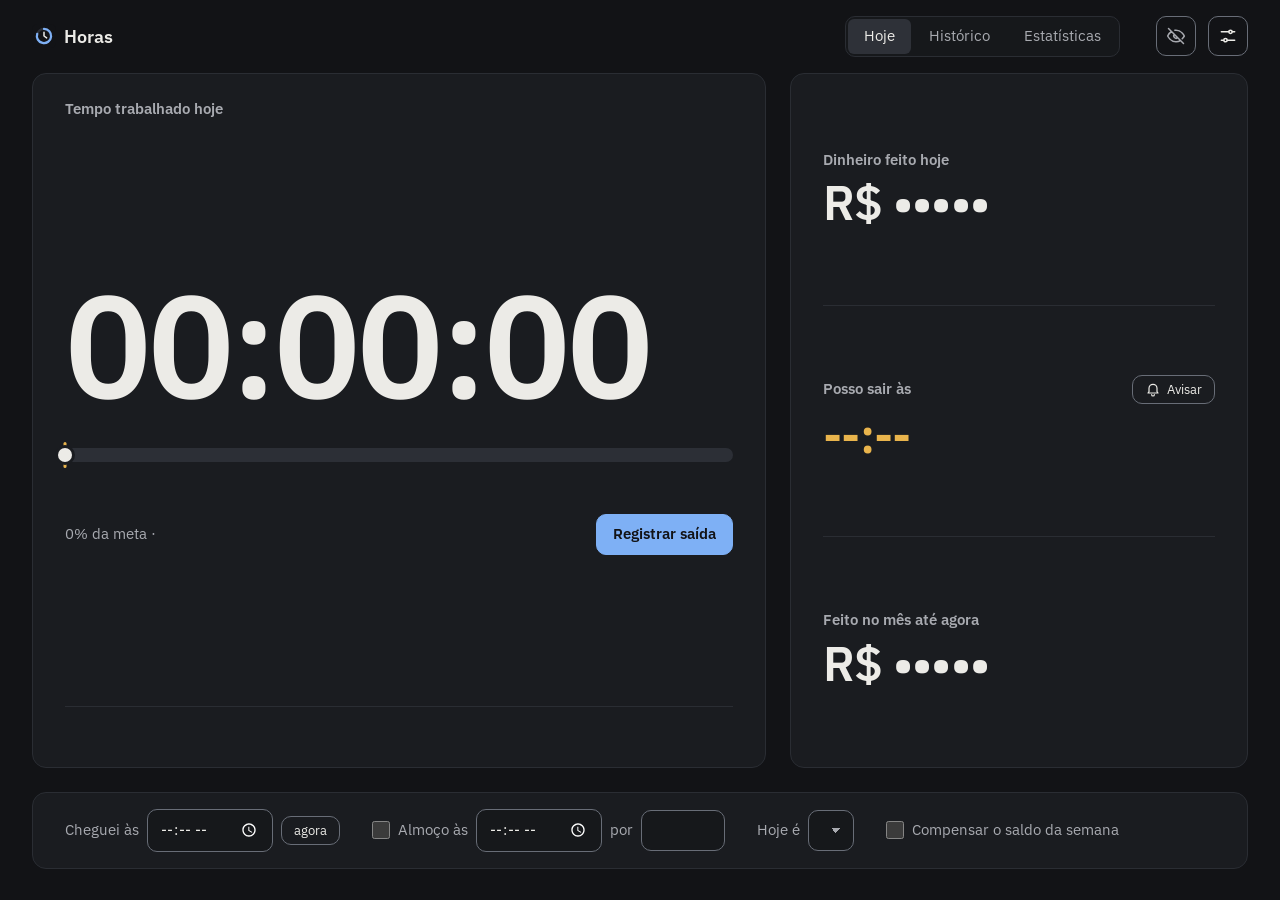
==== pagina/index.html @ cb9bb6fa "refactor: move the page files into pagina/" ====
<!doctype html>
<html lang="pt-br" data-tema="escuro">
<head>
<meta charset="utf-8">
<meta name="viewport" content="width=device-width, initial-scale=1">
<meta name="description" content="Horas trabalhadas, saldo da semana e bolsa do mês">
<meta name="theme-color" content="#121316">
<title data-t="app">Horas</title>
<link rel="icon" href="/icone.svg" type="image/svg+xml" id="favicon">
<link rel="manifest" href="/manifest.webmanifest">
<link rel="preload" href="/fontes/plex-sans-latin-400.woff2" as="font" type="font/woff2" crossorigin>
<link rel="preload" href="/fontes/plex-sans-latin-600.woff2" as="font" type="font/woff2" crossorigin>
<link rel="stylesheet" href="/estilo.css">
<script src="/inicio.js"></script>
<link rel="modulepreload" href="/idiomas/pt.js">
<link rel="modulepreload" href="/calculo.js">
<link rel="modulepreload" href="/feriados.js">
<link rel="modulepreload" href="/graficos.js">
<script type="module" src="/app.js"></script>
</head>
<body>
<header class="barra">
  <div class="marca">
    <h1><img src="/icone.svg" alt=""><span data-t="app">Horas</span></h1>
    <span id="hojeData"></span>
  </div>
  <nav aria-label="Telas" data-t-aria="telas">
    <button id="btnHoje" aria-current="page" data-t="hoje">Hoje</button>
    <button id="btnHistorico" data-t="historico">Histórico</button>
    <button id="btnEstatisticas" data-t="estatisticas">Estatísticas</button>
  </nav>
  <div class="direita">
    <span id="estado" role="status"></span>
    <button class="botao icone" id="btnOcultar" aria-pressed="true" aria-label="Ocultar valores" title="Mostrar ou ocultar os valores em dinheiro" data-t-title="mostrarOcultarDica">
      <svg class="ic olho-aberto" viewBox="0 0 24 24" aria-hidden="true"><path d="M2 12s3.6-7 10-7 10 7 10 7-3.6 7-10 7S2 12 2 12Z"/><circle cx="12" cy="12" r="3"/></svg>
      <svg class="ic olho-fechado" viewBox="0 0 24 24" aria-hidden="true"><path d="M10.6 5.1A10 10 0 0 1 12 5c6.4 0 10 7 10 7a17 17 0 0 1-2.6 3.4M6.6 6.6C3.7 8.4 2 12 2 12s3.6 7 10 7a9.7 9.7 0 0 0 5.4-1.6M9.9 9.9a3 3 0 0 0 4.2 4.2M3 3l18 18"/></svg>
    </button>
    <button class="botao icone" id="btnAjustes" aria-label="Ajustes" title="Ajustes" data-t-aria="ajustes" data-t-title="ajustes">
      <svg class="ic" viewBox="0 0 24 24" aria-hidden="true"><path d="M4 7h9M17 7h3M4 17h3M11 17h9"/><circle cx="15" cy="7" r="2"/><circle cx="9" cy="17" r="2"/></svg>
    </button>
  </div>
</header>

<main>
<section class="tela hoje" id="telaHoje" aria-label="Hoje" data-t-aria="hoje">
  <div class="card relogio">
    <div class="topo">
      <h2 class="rotulo" data-t="tempoHoje">Tempo trabalhado hoje</h2>
      <span class="selo" id="seloTipo" hidden></span>
    </div>
    <div class="num" id="tempo">00:00:00</div>
    <div class="linha" id="linhaDia" aria-hidden="true">
      <div class="trilho"><span class="feito" id="ldFeito"></span><span class="almoco" id="ldAlmoco"></span></div>
      <span class="alvo-saida" id="ldSaida"></span>
      <span class="agora" id="ldAgora"></span>
      <div class="escala"><span id="ldIni"></span><span id="ldAlmocoRot"></span><span id="ldFim"></span></div>
    </div>
    <div class="rodape">
      <span><span id="pct">0% da meta</span> · <span id="info"></span></span>
      <button class="botao primario" id="btnSaida">Registrar saída</button>
    </div>
    <div class="semana-dias" id="semanaDias" aria-label="Esta semana" data-t-aria="estaSemana"></div>
    <div class="ritmo" id="ritmo"><span id="ritmoSemana"></span><span id="ritmoMes"></span></div>
  </div>

  <div class="card numeros">
    <div class="numero">
      <h2 class="rotulo" data-t="dinheiroHoje">Dinheiro feito hoje</h2>
      <div class="big num" id="dinheiro">R$ •••••</div>
    </div>
    <div class="numero">
      <div class="topo">
        <h2 class="rotulo" data-t="possoSair">Posso sair às</h2>
        <button class="botao pequeno" id="btnAviso" aria-pressed="false" title="Notificação quando der a hora de sair" data-t-title="avisarDica">
          <svg class="ic" viewBox="0 0 24 24" aria-hidden="true"><path d="M6 16v-5a6 6 0 0 1 12 0v5l1.5 2h-15Z"/><path d="M10 20.5a2 2 0 0 0 4 0"/></svg>
          <span data-t="avisar">Avisar</span>
        </button>
      </div>
      <div class="big num" id="saida">--:--</div>
      <div class="sub" id="infoSaida"></div>
    </div>
    <div class="numero">
      <h2 class="rotulo" data-t="feitoMes">Feito no mês até agora</h2>
      <div class="big num" id="mes">R$ •••••</div>
      <div class="sub" id="infoMes"></div>
    </div>
  </div>

  <div class="card campos-hoje">
    <p class="pendencia" id="pendencia" hidden><span id="pendenciaTexto"></span> <button class="botao pequeno" id="btnPendencia" data-t="preencher">Preencher</button></p>
    <span class="grupo">
      <label><span data-t="chegueiAs">Cheguei às</span> <input id="entrada" type="time"></label>
      <button class="botao pequeno" id="btnAgora" title="Chegada na hora de agora" data-t-title="agoraDica" data-t="agora">agora</button>
    </span>
    <span class="grupo">
      <label><input id="temAlmoco" type="checkbox"> <span data-t="almocoAs">Almoço às</span></label>
      <input id="almoco" type="time" aria-label="Início do almoço" data-t-aria="inicioAlmoco">
      <label><span data-t="por">por</span> <input id="almocoHoras" type="text" autocomplete="off" spellcheck="false" aria-label="Duração do almoço" title="Ex.: 1h, 35min, 1h30, 1,5" data-t-aria="duracaoAlmoco" data-t-title="exemploDuracao"></label>
    </span>
    <label><span data-t="hojeEh">Hoje é</span> <select id="tipoHoje"></select></label>
    <label><input id="temExtra" type="checkbox"> <span data-t="compensarSaldo">Compensar o saldo da semana</span></label>
  </div>
</section>

<section class="tela" id="telaHistorico" aria-label="Histórico" data-t-aria="historico" hidden>
  <div class="card historico">
    <div class="topo">
      <div class="mesNav">
        <button class="botao icone" id="mesAnterior" aria-label="Mês anterior" data-t-aria="mesAnterior">
          <svg class="ic" viewBox="0 0 24 24" aria-hidden="true"><path d="M15 6l-6 6 6 6"/></svg>
        </button>
        <h2 id="tituloMes"></h2>
        <button class="botao icone" id="mesSeguinte" aria-label="Próximo mês" data-t-aria="mesSeguinte">
          <svg class="ic" viewBox="0 0 24 24" aria-hidden="true"><path d="M9 6l6 6-6 6"/></svg>
        </button>
      </div>
      <div id="resumo"></div>
      <div class="acoes">
        <button class="botao" id="btnCsv" data-t="baixarCsv">Baixar CSV</button>
        <button class="botao" id="btnRelatorio" data-t="relatorio">Relatório para imprimir</button>
      </div>
    </div>
    <div class="tabela">
      <table>
        <thead><tr><th data-t="colDia">Dia</th><th data-t="colTipo">Tipo</th><th data-t="colChegada">Chegada</th><th data-t="colAlmoco">Almoço</th><th data-t="colDuracao">Duração</th><th data-t="colSaida">Saída</th><th data-t="colTrabalhado">Trabalhado</th><th data-t="colValeu">Valeu</th><th id="colPorHora">R$/h</th><th class="acao"><span hidden data-t="apagar">Apagar</span></th></tr></thead>
        <tbody id="linhas"></tbody>
      </table>
    </div>
  </div>
</section>

<section class="tela estatisticas" id="telaEstatisticas" aria-label="Estatísticas" data-t-aria="estatisticas" hidden>
  <div class="filtros" role="group" aria-label="Período" data-t-aria="periodo">
    <span class="rotulo" data-t="periodo">Período</span>
    <div class="segmentos">
      <button class="chip" data-semanas="4" aria-pressed="false" data-t="semanas" data-t-arg="4">4 semanas</button>
      <button class="chip" data-semanas="12" aria-pressed="true" data-t="semanas" data-t-arg="12">12 semanas</button>
      <button class="chip" data-semanas="26" aria-pressed="false" data-t="semanas" data-t-arg="26">26 semanas</button>
      <button class="chip" data-semanas="0" aria-pressed="false" data-t="tudo">Tudo</button>
    </div>
    <span class="sub" id="periodoNota"></span>
  </div>
  <div class="kpis" id="kpis"></div>
  <div class="graficos">
    <figure class="card grafico" id="gSemanas">
      <figcaption>
        <div>
          <h2 data-t="horasPorSemana">Horas por semana</h2>
          <div class="legenda-graf"><span class="chave" data-t="trabalhadoLegenda">Trabalhado</span><span class="chave traco" data-t="metaLegenda">Meta</span></div>
        </div>
        <button class="botao terciario" data-tabela>Ver tabela</button>
      </figcaption>
      <div class="area"></div>
    </figure>
    <figure class="card grafico" id="gSaldo">
      <figcaption>
        <div>
          <h2 data-t="saldoAcumulado">Saldo acumulado</h2>
          <p class="sub" data-t="saldoAcumuladoSub">Soma do saldo semana a semana desde o começo do período</p>
        </div>
        <button class="botao terciario" data-tabela>Ver tabela</button>
      </figcaption>
      <div class="area"></div>
    </figure>
    <figure class="card grafico largo" id="gDias">
      <figcaption>
        <div>
          <h2 data-t="expedienteDia">Expediente dia a dia</h2>
          <p class="sub" data-t="expedienteSub">Da chegada à saída; o vão é o almoço. Linhas: chegada e saída médias</p>
        </div>
        <button class="botao terciario" data-tabela>Ver tabela</button>
      </figcaption>
      <div class="area"></div>
    </figure>
  </div>
  <div class="dica" id="dica" role="tooltip" hidden></div>
</section>
</main>

<dialog id="ajustes" aria-labelledby="ajustesTitulo">
  <form method="dialog">
    <h2 id="ajustesTitulo" data-t="ajustes">Ajustes</h2>
    <label><span data-t="horasSemana">Horas por semana</span> <input id="horasSemana" type="number" min="1" max="60" step="0.5"></label>
    <label><span data-t="bolsaMensal">Bolsa mensal</span> <input id="salario" type="number" min="0" step="0.01"></label>
    <label><span data-t="moedaBolsa">Moeda da bolsa</span> <select id="moedaBolsa"></select></label>
    <label><span data-t="moeda">Mostrar em</span> <select id="moeda"></select></label>
    <p class="nota" id="cambioInfo" role="status"></p>
    <label><span data-t="nomeRelatorio">Nome no relatório</span> <input id="nome" type="text" autocomplete="name"></label>
    <label><span data-t="idioma">Idioma</span> <select id="idioma"></select></label>
    <label><span data-t="tema">Tema</span>
      <select id="tema">
        <option value="escuro" data-t="temaEscuro">Escuro</option>
        <option value="claro" data-t="temaClaro">Claro</option>
        <option value="auto" data-t="temaAuto">Igual ao sistema</option>
      </select>
    </label>
    <label><span data-t="cores">Cores</span>
      <select id="cores">
        <option value="padrao" data-t="coresPadrao">Padrão</option>
        <option value="daltonismo" data-t="coresDaltonismo">Para daltonismo</option>
      </select>
    </label>
    <fieldset>
      <legend data-t="feriadosExtras">Feriados extras</legend>
      <p class="nota" data-t="feriadosExtrasNota">Valem por cima dos nacionais: feriado da cidade, recesso, ou um dia que vira de trabalho.</p>
      <div class="extras" id="extras"></div>
      <div class="acoes"><button type="button" class="botao pequeno" id="btnExtra" data-t="adicionar">Adicionar</button></div>
    </fieldset>
    <fieldset>
      <legend data-t="backups">Backups</legend>
      <p class="nota" data-t="backupsNota">Tudo fica em horas/registro.json. Antes da primeira gravação de cada dia, o servidor guarda uma cópia em horas/backups/ (do último ano).</p>
      <label><span data-t="voltarAo">Voltar ao começo de</span> <select id="backupData"></select></label>
      <p class="nota" id="backupInfo" role="status"></p>
      <div class="acoes"><button type="button" class="botao" id="btnRestaurar" data-t="restaurar" disabled>Restaurar</button></div>
    </fieldset>
    <div class="acoes"><button class="botao primario" data-t="fechar">Fechar</button></div>
  </form>
</dialog>

<div class="toast" id="aviso" role="status" hidden></div>
<section class="relatorio" id="relatorio"></section>
</body>
</html>
---- estilo.css ----
/* IBM Plex Sans (OFL, fontes/OFL.txt): algarismos tabulares de verdade e
   cara de instrumento, que combina com um relógio de ponto. Só o latim, que
   é o que o português e o inglês usam. */
@font-face {
  font-family: "IBM Plex Sans";
  font-weight: 400;
  font-display: swap;
  src: url("/fontes/plex-sans-latin-400.woff2") format("woff2");
  unicode-range: U+0000-00FF, U+0131, U+0152-0153, U+02BB-02BC, U+02C6, U+02DA, U+02DC, U+0304, U+0308, U+0329, U+2000-206F, U+20AC, U+2122, U+2191, U+2193, U+2212, U+2215, U+FEFF, U+FFFD;
}
@font-face {
  font-family: "IBM Plex Sans";
  font-weight: 600;
  font-display: swap;
  src: url("/fontes/plex-sans-latin-600.woff2") format("woff2");
  unicode-range: U+0000-00FF, U+0131, U+0152-0153, U+02BB-02BC, U+02C6, U+02DA, U+02DC, U+0304, U+0308, U+0329, U+2000-206F, U+20AC, U+2122, U+2191, U+2193, U+2212, U+2215, U+FEFF, U+FFFD;
}

/* Tema escuro é o padrão; o claro vem por escolha nos ajustes ou pelo
   sistema, no modo automático. Neutros grafite puxados para o quente, um
   acento só (azul, para o que se clica) e cor de dado só com significado:
   verde e vermelho para o sinal do saldo, âmbar para a hora de sair. */
:root {
  color-scheme: dark;
  --fundo: #121316;
  --fundo-2: #16181b;
  --superficie: #1a1c20;
  --segmento: #16181b;
  --selecionado: #2e3138;
  --borda: #2a2d33;
  --borda-campo: #686d77;
  --trilho: #2c2f36;
  --texto: #ecebe7;
  --texto-2: #a8aab0;
  --apagado: #8b8e95;
  --verde: #5cc58f;
  --ambar: #e9b44c;
  --azul: #7eb0f5;
  --vermelho: #f08473;
  --sobre-azul: #121316;
  --serie: #5b93e0;
  --grade: #25282d;
  --eixo: #686d77;
  --almoco: #7a7f88;
  --sombra-1: none;
  --sombra-2: 0 12px 32px rgb(0 0 0 / 0.4);
}
:root[data-tema="claro"] {
  color-scheme: light;
  --fundo: #f4f3f0;
  --fundo-2: #f8f7f5;
  --superficie: #ffffff;
  --segmento: #e9e7e2;
  --selecionado: #ffffff;
  --borda: #dddbd6;
  --borda-campo: #82858c;
  --trilho: #e2e0db;
  --texto: #1b1c1f;
  --texto-2: #55585f;
  --apagado: #6a6d74;
  --verde: #1b7a48;
  --ambar: #8a5a00;
  --azul: #1f5fc4;
  --vermelho: #b3261e;
  --sobre-azul: #ffffff;
  --serie: #2f6bd0;
  --grade: #e6e4df;
  --eixo: #82858c;
  --almoco: #9a9da3;
  --sombra-1: 0 1px 2px rgb(27 28 31 / 0.06), 0 2px 8px rgb(27 28 31 / 0.04);
  --sombra-2: 0 12px 32px rgb(27 28 31 / 0.16);
}
@media (prefers-color-scheme: light) {
  :root[data-tema="auto"] {
    color-scheme: light;
    --fundo: #f4f3f0;
    --fundo-2: #f8f7f5;
    --superficie: #ffffff;
    --segmento: #e9e7e2;
    --selecionado: #ffffff;
    --borda: #dddbd6;
    --borda-campo: #82858c;
    --trilho: #e2e0db;
    --texto: #1b1c1f;
    --texto-2: #55585f;
    --apagado: #6a6d74;
    --verde: #1b7a48;
    --ambar: #8a5a00;
    --azul: #1f5fc4;
    --vermelho: #b3261e;
    --sobre-azul: #ffffff;
    --serie: #2f6bd0;
    --grade: #e6e4df;
    --eixo: #82858c;
    --almoco: #9a9da3;
    --sombra-1: 0 1px 2px rgb(27 28 31 / 0.06), 0 2px 8px rgb(27 28 31 / 0.04);
    --sombra-2: 0 12px 32px rgb(27 28 31 / 0.16);
  }
}

/* Modo daltonismo (Okabe–Ito): saldo positivo azul e negativo laranja no
   lugar de verde e vermelho, que somem juntos na deuteranopia. Escolhidas
   para contraste AA, também com o filtro de luz azul. */
:root[data-cores="daltonismo"] {
  --verde: #56b4e9;
  --vermelho: #e69f00;
  --ambar: #f0e442;
  --azul: #cc79a7;
}
:root[data-cores="daltonismo"][data-tema="claro"] {
  --verde: #0072b2;
  --vermelho: #a84b00;
  --ambar: #6a3d9a;
  --azul: #00695c;
  --sobre-azul: #ffffff;
}
@media (prefers-color-scheme: light) {
  :root[data-cores="daltonismo"][data-tema="auto"] {
    --verde: #0072b2;
    --vermelho: #a84b00;
    --ambar: #6a3d9a;
    --azul: #00695c;
    --sobre-azul: #ffffff;
  }
}

/* Escala: texto 13/15/18/24/32/48 (e o relógio), pesos 400 e 600, espaços de
   4 em 4, raios 6 (miúdos), 10 (controles) e 14 (cartões) */
* { box-sizing: border-box; }
/* Até o app pôr os textos no idioma escolhido (inicio.js liga). Se o app
   não carregar, a página aparece assim mesmo depois de um segundo e meio. */
.traduzindo body { visibility: hidden; animation: aparecer 0s 1.5s forwards; }
@keyframes aparecer { to { visibility: visible; } }
[hidden] { display: none !important; }
html { background: var(--fundo); }
body {
  margin: 0;
  height: 100dvh;
  display: flex;
  flex-direction: column;
  font: 15px/1.5 "IBM Plex Sans", system-ui, -apple-system, "Segoe UI", Roboto, sans-serif;
  color: var(--texto);
  background: var(--fundo);
  -webkit-font-smoothing: antialiased;
}
h1, h2, p { margin: 0; }
.rotulo { color: var(--texto-2); font-size: 15px; font-weight: 600; }
.num { font-variant-numeric: tabular-nums; }
.apagado { color: var(--apagado); }
.pos { color: var(--verde); }
.neg { color: var(--vermelho); }
:focus-visible { outline: 2px solid var(--azul); outline-offset: 2px; }
.ic { width: 20px; height: 20px; flex-shrink: 0; fill: none; stroke: currentColor; stroke-width: 1.8; stroke-linecap: round; stroke-linejoin: round; }

.card {
  background: var(--superficie);
  border: 1px solid var(--borda);
  border-radius: 14px;
  padding: 24px 32px;
  box-shadow: var(--sombra-1);
  /* O relógio muda o texto todo segundo: o layout fica preso no cartão */
  contain: layout style;
}

.botao {
  display: inline-flex;
  align-items: center;
  justify-content: center;
  gap: 8px;
  background: transparent;
  color: var(--texto);
  border: 1px solid var(--borda-campo);
  border-radius: 10px;
  padding: 8px 16px;
  font: inherit;
  font-size: 15px;
  cursor: pointer;
  transition: border-color 0.15s, background-color 0.15s, color 0.15s;
}
.botao:hover:not(:disabled) { border-color: var(--azul); }
.botao:active:not(:disabled) { background: var(--fundo-2); }
.botao:disabled { opacity: 0.4; cursor: default; }
.botao.primario { background: var(--azul); border-color: var(--azul); color: var(--sobre-azul); font-weight: 600; }
.botao.primario:hover { filter: brightness(1.08); }
.botao.primario:active:not(:disabled) { background: var(--azul); filter: brightness(0.94); }
/* Ação de canto (ver tabela): só texto, para não brigar com o gráfico */
.botao.terciario { border-color: transparent; color: var(--texto-2); padding-inline: 8px; white-space: nowrap; }
.botao.terciario:hover:not(:disabled) { border-color: transparent; color: var(--texto); text-decoration: underline; text-underline-offset: 3px; }
.botao.icone { width: 40px; height: 40px; padding: 0; }
.botao.pequeno { padding: 4px 12px; font-size: 13px; gap: 6px; }
.botao.pequeno .ic { width: 16px; height: 16px; }
.botao[aria-pressed="true"] { border-color: var(--azul); color: var(--azul); }
#btnOcultar[aria-pressed] { border-color: var(--borda-campo); color: var(--texto-2); }
#btnOcultar[aria-pressed="true"] .olho-aberto, #btnOcultar[aria-pressed="false"] .olho-fechado { display: none; }

input[type=number], input[type=time], input[type=date], input[type=text], select {
  background: var(--fundo-2);
  color: var(--texto);
  border: 1px solid var(--borda-campo);
  border-radius: 10px;
  padding: 8px 12px;
  font: inherit;
  font-variant-numeric: tabular-nums;
}
input[type=number], #almocoHoras { width: 84px; }
/* Tracejado e mais grosso: o erro se vê sem depender da cor */
input[aria-invalid="true"] { border-color: var(--vermelho); border-style: dashed; border-width: 2px; }
/* Seta própria: a do sistema muda de tamanho e estilo entre navegadores */
select {
  appearance: none;
  padding-inline-end: 32px;
  background-image: linear-gradient(45deg, transparent 50%, var(--texto-2) 50%), linear-gradient(135deg, var(--texto-2) 50%, transparent 50%);
  background-position: right 17px center, right 12px center;
  background-size: 5px 5px;
  background-repeat: no-repeat;
}
input:disabled, select:disabled { opacity: 0.45; }
input[type=checkbox] { accent-color: var(--azul); width: 18px; height: 18px; margin: 0; }
label { display: inline-flex; align-items: center; gap: 8px; color: var(--texto-2); font-size: 15px; }

/* Seletor de telas e de período: o mesmo controle segmentado */
nav, .segmentos {
  display: flex;
  gap: 2px;
  padding: 2px;
  background: var(--segmento);
  border: 1px solid var(--borda);
  border-radius: 10px;
}
nav button, .segmentos button {
  background: none;
  border: 0;
  color: var(--texto-2);
  padding: 6px 16px;
  border-radius: 6px;
  font: inherit;
  font-size: 15px;
  white-space: nowrap;
  cursor: pointer;
  transition: background-color 0.15s, color 0.15s;
}
nav button:hover, .segmentos button:hover { color: var(--texto); background: color-mix(in srgb, var(--selecionado) 50%, transparent); }
nav button[aria-current="page"], .segmentos button[aria-pressed="true"] { background: var(--selecionado); color: var(--texto); box-shadow: var(--sombra-1); }

/* ------------------------------------------------------------ topo */
.barra {
  display: flex;
  align-items: center;
  gap: 16px 24px;
  flex-wrap: wrap;
  padding: 16px 32px;
}
.marca { display: flex; align-items: baseline; gap: 12px; margin-inline-end: auto; }
.marca h1 { font-size: 18px; font-weight: 600; display: flex; align-items: center; gap: 8px; align-self: center; }
.marca h1 img { width: 24px; height: 24px; }
#hojeData { color: var(--texto-2); font-size: 15px; }
.direita { display: flex; align-items: center; gap: 12px; }
#estado { font-size: 13px; color: var(--apagado); display: inline-flex; align-items: center; gap: 8px; }
/* O ponto só aparece quando há o que avisar (sem conexão) */
#estado.off { color: var(--ambar); }
#estado.off::before { content: ""; width: 8px; height: 8px; border-radius: 50%; background: currentColor; }

main { flex: 1; min-height: 0; padding: 0 32px 32px; display: flex; flex-direction: column; }
.tela { flex: 1; min-height: 0; }

/* ------------------------------------------------------------ hoje */
.tela.hoje {
  display: grid;
  grid-template-columns: 1.6fr 1fr;
  grid-template-rows: 1fr auto;
  grid-template-areas: "relogio numeros" "campos campos";
  gap: 24px;
}
/* O relógio se mede pelo cartão (cqi): na tela estreita ele vazava para o lado */
.relogio { grid-area: relogio; display: flex; flex-direction: column; gap: 24px; container-type: inline-size; }
.relogio .topo { display: flex; align-items: center; justify-content: space-between; gap: 12px; flex-wrap: wrap; }
.selo { font-size: 13px; padding: 2px 8px; border-radius: 6px; background: var(--fundo-2); border: 1px solid var(--borda); color: var(--texto-2); }
#tempo {
  font-size: clamp(56px, min(16vh, 25cqi), 160px);
  font-weight: 600;
  line-height: 1;
  letter-spacing: -0.02em;
}
/* A sobra de altura se divide em duas: o relógio fica no meio do cartão e a
   semana desce para o pé */
#tempo, .semana-dias { margin-top: auto; }
.semana-dias { display: grid; grid-template-columns: repeat(5, 1fr); gap: 16px; padding-top: 24px; border-top: 1px solid var(--borda); }
.dia-sem { display: flex; flex-direction: column; gap: 4px; font-size: 13px; color: var(--texto-2); min-width: 0; }
.dia-sem b { font-size: 15px; color: var(--texto); font-weight: 600; font-variant-numeric: tabular-nums; }
.dia-sem.hoje .d { color: var(--azul); font-weight: 600; }
.dia-sem.fora b { color: var(--texto-2); font-weight: 400; }
.mini { height: 6px; border-radius: 3px; background: var(--trilho); overflow: hidden; }
.mini span { display: block; height: 100%; border-radius: 3px; background: var(--serie); }
.ritmo { display: flex; justify-content: space-between; gap: 4px 24px; flex-wrap: wrap; margin-top: -12px; color: var(--texto-2); }
.rodape { display: flex; justify-content: space-between; align-items: center; gap: 12px; flex-wrap: wrap; color: var(--texto-2); }

/* Linha do dia: chegada à esquerda, "pode sair" à direita, almoço no meio */
.linha { position: relative; padding: 8px 0 0; }
.trilho { position: relative; height: 14px; border-radius: 7px; background: var(--trilho); overflow: hidden; }
.feito {
  position: absolute;
  inset: 0 auto 0 0;
  background: var(--serie);
  border-radius: 7px;
  transition: width 0.6s;
}
.trilho .almoco {
  position: absolute;
  top: 0;
  bottom: 0;
  background: var(--almoco);
  box-shadow: 0 0 0 2px var(--superficie);
}
.linha .agora, .linha .alvo-saida { position: absolute; top: 8px; height: 14px; transform: translateX(-50%); transition: left 0.6s; }
.linha .agora {
  width: 14px;
  border-radius: 50%;
  background: var(--texto);
  box-shadow: 0 0 0 3px var(--superficie);
}
.linha .alvo-saida { top: 2px; height: 26px; width: 3px; border-radius: 2px; background: var(--ambar); }
.escala { position: relative; height: 20px; margin-top: 8px; font-size: 13px; color: var(--texto-2); font-variant-numeric: tabular-nums; }
.escala span { position: absolute; top: 0; white-space: nowrap; }
#ldIni { left: 0; }
#ldFim { right: 0; }
#ldAlmocoRot { transform: translateX(-50%); color: var(--apagado); }

/* Três números num cartão só, separados por linha: nenhum compete com o relógio */
.numeros { grid-area: numeros; display: grid; grid-template-rows: repeat(3, 1fr); min-height: 0; padding-block: 0; }
.numero { display: flex; flex-direction: column; justify-content: center; gap: 4px; padding-block: 24px; }
.numero + .numero { border-top: 1px solid var(--borda); }
.numero .topo { display: flex; justify-content: space-between; align-items: center; gap: 8px; }
.big { font-size: 48px; font-weight: 600; line-height: 1.15; letter-spacing: -0.015em; }
/* Âmbar é a cor da hora de sair, a mesma do marcador na linha do dia */
#saida { color: var(--ambar); }
.sub { color: var(--texto-2); font-size: 13px; }

.campos-hoje {
  grid-area: campos;
  display: flex;
  flex-wrap: wrap;
  align-items: center;
  gap: 12px 32px;
  padding-block: 16px;
}
.campos-hoje .grupo { display: inline-flex; align-items: center; gap: 8px; }
.pendencia { flex-basis: 100%; margin: 0; display: flex; align-items: center; gap: 12px; color: var(--ambar); font-size: 15px; }
.pendencia::before {
  content: "";
  width: 20px;
  height: 20px;
  flex-shrink: 0;
  background: currentColor;
  mask: url("data:image/svg+xml,%3Csvg xmlns='http://www.w3.org/2000/svg' viewBox='0 0 24 24' fill='none' stroke='black' stroke-width='1.8' stroke-linecap='round' stroke-linejoin='round'%3E%3Cpath d='M12 4 2.5 20h19Z'/%3E%3Cpath d='M12 10v4M12 17v.01'/%3E%3C/svg%3E") center / contain no-repeat;
}

/* ------------------------------------------------------------ histórico */
.historico { height: 100%; display: flex; flex-direction: column; gap: 16px; }
.historico .topo { display: flex; justify-content: space-between; align-items: center; gap: 12px 24px; flex-wrap: wrap; }
.mesNav { display: flex; align-items: center; gap: 8px; }
#tituloMes { font-size: 18px; font-weight: 600; min-width: 190px; text-align: center; }
#resumo { color: var(--texto-2); flex: 1; }
.acoes { display: flex; gap: 8px; flex-wrap: wrap; }
.tabela { flex: 1; min-height: 0; overflow: auto; scrollbar-gutter: stable; margin: 0 -8px; }
.tabela table { width: 100%; border-collapse: collapse; }
.tabela th, .tabela td { padding: 4px 8px; text-align: start; white-space: nowrap; }
.tabela thead th {
  position: sticky;
  top: 0;
  z-index: 1;
  background: var(--superficie);
  font-weight: 600;
  color: var(--texto-2);
  font-size: 13px;
  padding-block: 8px;
}
.tabela tbody th { font-weight: 400; }
/* A sobra de largura vai para a coluna do ×, na ponta direita */
.tabela .acao { width: 100%; text-align: end; }
/* Trabalhado, valeu e por hora: números pela direita, casa sob casa */
.tabela td.trab, .tabela td.trab ~ td, .tabela thead th:nth-child(n+7):nth-child(-n+9) { text-align: end; }
.tabela tbody td, .tabela tbody th { border-top: 1px solid var(--borda); }
.tabela td input, .tabela td select { padding-block: 4px; padding-inline-start: 8px; font-size: 15px; }
.tabela td input { padding-inline-end: 8px; }
.tabela td select { padding-inline-end: 26px; }
.tabela td input[type=time] { width: 112px; }
.tabela td input[type=number], .tabela td input[data-campo=almocoHoras] { width: 80px; }
/* Com mouse, os campos da tabela só mostram a caixa na linha em uso: a
   lista lê como tabela, não como formulário. No toque ficam sempre à vista. */
@media (hover: hover) {
  .tabela td input:not([aria-invalid="true"]), .tabela td select { border-color: transparent; background-color: transparent; }
  .tabela td select { background-size: 0 0; }
  .tabela td input[type=time]::-webkit-calendar-picker-indicator { opacity: 0; }
  .tabela tbody tr:hover :is(input:not([aria-invalid="true"]), select),
  .tabela td :is(input:not([aria-invalid="true"]), select):focus { border-color: var(--borda-campo); background-color: var(--fundo-2); }
  .tabela tbody tr:hover select, .tabela td select:focus { background-size: 5px 5px; }
  .tabela tbody tr:hover input[type=time]::-webkit-calendar-picker-indicator,
  .tabela td input[type=time]:focus::-webkit-calendar-picker-indicator { opacity: 1; }
}
.tabela tr.vazio th, .tabela tr.futuro th, .tabela tr.feriado th { color: var(--apagado); }
.tabela tr.hoje th { color: var(--azul); font-weight: 600; }
.tabela tr.semana td { background: var(--fundo-2); color: var(--texto-2); font-size: 13px; padding: 8px; }
.semanaLinha { display: flex; justify-content: space-between; gap: 16px; }
.x { background: none; border: none; color: var(--apagado); font-size: 20px; line-height: 1; padding: 2px 8px; border-radius: 6px; cursor: pointer; }
.x:hover { color: var(--vermelho); }

/* ------------------------------------------------------------ estatísticas */
/* Aqui rola a página inteira, não um painel: a barra de rolagem fica fora
   do conteúdo e as bordas continuam alinhadas com o topo */
body:has(#telaEstatisticas:not([hidden])) { height: auto; min-height: 100dvh; }
.estatisticas { display: flex; flex-direction: column; gap: 24px; }
.filtros { display: flex; align-items: center; gap: 12px; flex-wrap: wrap; }
.kpis {
  display: flex;
  flex-wrap: wrap;
  gap: 1px;
  background: var(--borda);
  border: 1px solid var(--borda);
  border-radius: 14px;
  overflow: hidden;
  box-shadow: var(--sombra-1);
}
/* O app.js monta cada número com .card; aqui ele vira uma célula da faixa,
   e o vão de 1px entre as células desenha as divisórias */
.kpis .kpi { flex: 1 1 170px; border: 0; border-radius: 0; box-shadow: none; padding: 16px 24px; display: flex; flex-direction: column; gap: 4px; }
.kpi .rotulo { font-size: 13px; }
.kpi strong { font-size: 24px; font-weight: 600; line-height: 1.25; font-variant-numeric: tabular-nums; }
.kpi > span { color: var(--texto-2); font-size: 13px; }
.graficos { display: grid; grid-template-columns: 1fr 1fr; gap: 24px; }
.graficos .largo { grid-column: 1 / -1; }
figure.grafico { margin: 0; display: flex; flex-direction: column; gap: 12px; min-width: 0; }
figure.grafico figcaption { display: flex; justify-content: space-between; align-items: flex-start; gap: 12px; }
figure.grafico h2 { font-size: 15px; font-weight: 600; }
figure.grafico .sub { margin-top: 2px; }
.legenda-graf { display: flex; gap: 16px; font-size: 13px; color: var(--texto-2); }
.chave { display: inline-flex; align-items: center; gap: 6px; }
.chave::before { content: ""; width: 10px; height: 10px; border-radius: 2px; background: var(--serie); }
.chave.traco::before { width: 14px; height: 2px; border-radius: 1px; background: var(--texto-2); }
.area { position: relative; min-height: 200px; }
.area svg { display: block; overflow: visible; }
.area .vazio { color: var(--apagado); padding: 40px 0; text-align: center; }
svg .barra { fill: var(--serie); }
/* A semana em andamento: mais clara e com contorno tracejado */
svg .barra.parcial { fill-opacity: 0.5; stroke: var(--serie); stroke-width: 1.5; stroke-dasharray: 3 2; }
svg .barra.ativo, svg .seg.ativo { filter: brightness(1.18); }
svg .meta { stroke: var(--texto-2); stroke-width: 2.5; stroke-linecap: round; }
svg .grade { stroke: var(--grade); stroke-width: 1; shape-rendering: crispEdges; }
svg .grade.base { stroke: var(--eixo); }
svg .eixo { fill: var(--apagado); font-size: 13px; font-variant-numeric: tabular-nums; }
svg .linha-serie { fill: none; stroke: var(--serie); stroke-width: 2.5; stroke-linejoin: round; stroke-linecap: round; }
svg .lavagem { fill: var(--serie); fill-opacity: 0.1; }
svg .ponto { fill: var(--serie); stroke: var(--superficie); stroke-width: 2; }
svg .rotulo-dado { fill: var(--texto); font-size: 13px; font-weight: 600; font-variant-numeric: tabular-nums; }
svg .seg { fill: var(--serie); }
svg .ref { stroke: var(--texto-2); stroke-width: 1.5; }
svg .ref-rot { fill: var(--texto-2); font-size: 13px; }
svg .foco { display: none; }
svg .foco.ativo { display: inline; }
svg .foco line { stroke: var(--eixo); stroke-width: 1; }
svg .alvo { fill: transparent; outline: none; cursor: default; }
svg .alvo:focus-visible { stroke: var(--azul); stroke-width: 2; }
.tabela-graf { overflow: auto; max-height: 320px; }
.tabela-graf table { width: 100%; border-collapse: collapse; font-size: 15px; font-variant-numeric: tabular-nums; }
.tabela-graf th, .tabela-graf td { text-align: start; padding: 4px 8px; border-top: 1px solid var(--borda); }
.tabela-graf thead th { color: var(--texto-2); font-weight: 600; border-top: 0; }
.dica {
  position: fixed;
  z-index: 10;
  pointer-events: none;
  background: var(--superficie);
  border: 1px solid var(--borda);
  border-radius: 10px;
  padding: 8px 12px;
  font-size: 13px;
  box-shadow: var(--sombra-2);
  min-width: 140px;
}
.dica .titulo { color: var(--texto-2); margin-bottom: 4px; }
.dica div { display: flex; align-items: center; gap: 8px; }
.dica b { font-weight: 600; font-variant-numeric: tabular-nums; }
.dica .tecla { width: 12px; height: 2px; border-radius: 1px; background: var(--serie); }
.dica .tecla.neutra { background: var(--texto-2); }
.dica .tecla.nada { background: none; }

/* ------------------------------------------------------------ diálogo e aviso */
dialog {
  border: 1px solid var(--borda);
  border-radius: 14px;
  background: var(--superficie);
  color: var(--texto);
  padding: 24px;
  width: min(480px, calc(100vw - 32px));
  max-height: calc(100dvh - 32px);
  overflow: auto;
  box-shadow: var(--sombra-2);
}
dialog::backdrop { background: rgb(10 10 12 / 0.55); backdrop-filter: blur(3px); }
dialog form { display: flex; flex-direction: column; gap: 16px; }
dialog h2 { font-size: 18px; font-weight: 600; }
dialog label { justify-content: space-between; }
/* Todos os campos com a mesma largura: a coluna da direita fica alinhada */
dialog label > select, dialog label > input:not([type=checkbox]) { width: var(--campo-ajuste); flex-shrink: 0; box-sizing: border-box; text-overflow: ellipsis; }
dialog form { --campo-ajuste: 240px; }
@media (max-width: 520px) { dialog form { --campo-ajuste: 170px; } }
dialog .nota { color: var(--texto-2); font-size: 13px; }
dialog fieldset { margin: 0; padding: 12px 16px 16px; border: 1px solid var(--borda); border-radius: 10px; display: flex; flex-direction: column; gap: 12px; }
dialog legend { padding: 0 6px; color: var(--texto-2); font-size: 13px; font-weight: 600; }
dialog .nota:empty { display: none; }
dialog .nota a { color: inherit; }
.extras { display: flex; flex-direction: column; gap: 8px; }
.extra { display: flex; flex-wrap: wrap; align-items: center; gap: 8px; }
.extra + .extra { border-top: 1px solid var(--borda); padding-top: 8px; }
/* Data e "todo ano" numa linha, nome e tipo na outra: o nome fica com a largura toda que sobra */
.extra .quebra { flex-basis: 100%; height: 0; }
dialog .extra input[type=text] { flex: 1; min-width: 160px; width: auto; }
dialog .extra select { flex-shrink: 0; }
.extra label { font-size: 13px; gap: 6px; }
dialog .acoes { justify-content: flex-end; }
/* Fechar fica sempre à vista, preso no pé do diálogo que rola */
dialog form > .acoes:last-child {
  position: sticky;
  bottom: -24px;
  margin: 0 -24px -24px;
  padding: 16px 24px;
  background: var(--superficie);
  border-top: 1px solid var(--borda);
}
.toast {
  position: fixed;
  left: 50%;
  bottom: 24px;
  transform: translateX(-50%);
  z-index: 20;
  display: flex;
  align-items: center;
  gap: 16px;
  background: var(--superficie);
  border: 1px solid var(--borda);
  border-radius: 10px;
  padding: 8px 8px 8px 16px;
  box-shadow: var(--sombra-2);
  font-size: 15px;
}

.relatorio { display: none; }

/* Tela estreita: uma coluna, com rolagem */
@media (max-width: 900px) {
  body { height: auto; min-height: 100dvh; }
  main { padding: 0 16px 16px; }
  .barra { padding: 12px 16px; }
  .card { padding: 24px 16px; }
  .tela.hoje { grid-template-columns: 1fr; grid-template-rows: none; grid-template-areas: "relogio" "numeros" "campos"; gap: 16px; }
  .numeros { grid-template-rows: none; padding-block: 0; }
  .numero { padding-block: 16px; }
  .big { font-size: 32px; }
  .campos-hoje { flex-direction: column; align-items: stretch; padding-block: 16px; }
  .campos-hoje > label, .campos-hoje .grupo { justify-content: space-between; }
  /* Caixa de marcar fica junto do texto dela, não na outra ponta */
  .campos-hoje > label:has(input[type=checkbox]) { justify-content: flex-start; }
  .campos-hoje .grupo:has(input[type=checkbox]) { flex-wrap: wrap; justify-content: flex-start; }
  .campos-hoje .grupo > label:has(input[type=checkbox]) { flex-basis: 100%; }
  .historico { height: auto; }
  .tabela { max-height: 70vh; }
  /* A tabela rola de lado: o dia fica preso e a borda esmaece para mostrar que há mais */
  .tabela { mask-image: linear-gradient(to left, transparent, #000 24px); }
  .tabela tbody th, .tabela thead th:first-child { position: sticky; inset-inline-start: 0; background: var(--superficie); }
  .tabela thead th:first-child { z-index: 2; }
  .tabela td.acao { padding-inline-end: 24px; }
  .graficos { grid-template-columns: 1fr; }
}
/* Celular: marca e botões numa linha, telas na de baixo com a largura toda */
@media (max-width: 520px) {
  .barra { display: grid; grid-template-columns: 1fr auto; gap: 12px; }
  .marca { flex-direction: column; align-items: flex-start; gap: 0; }
  .marca h1 { align-self: auto; }
  #hojeData { font-size: 13px; }
  .direita { grid-area: 1 / 2; }
  .barra nav { grid-area: 2 / 1 / 3 / -1; }
  nav button { flex: 1; padding-inline: 8px; }
  /* Período com a largura toda; em idioma de rótulo comprido, quebra em duas linhas de botões */
  .segmentos { width: 100%; flex-wrap: wrap; }
  .segmentos button { flex: 1 1 auto; padding-inline: 8px; }
  /* O rótulo do almoço encosta nos da chegada e da saída */
  #ldAlmocoRot { display: none; }
}
@media (prefers-reduced-motion: reduce) {
  * { transition: none !important; }
}

/* Impressão: só o relatório do mês, em branco e preto */
@media print {
  @page { size: A4; margin: 14mm 16mm; }
  html, body { background: #fff !important; color: #000; height: auto; display: block; }
  body > :not(.relatorio) { display: none !important; }
  .relatorio { display: block; font: 10.5pt/1.4 "IBM Plex Sans", system-ui, sans-serif; color: #000; }
  .relatorio h1 { font-size: 16pt; font-weight: 600; margin-bottom: 2pt; }
  .relatorio .cab { color: #333; margin-bottom: 12pt; }
  .relatorio table { width: 100%; border-collapse: collapse; }
  .relatorio th, .relatorio td { border-bottom: 0.5pt solid #bbb; padding: 3pt 5pt; text-align: start; font-variant-numeric: tabular-nums; }
  .relatorio thead th { border-bottom: 1pt solid #000; font-weight: 600; }
  .relatorio tr.fora td { color: #666; }
  .relatorio .totais { margin-top: 10pt; }
  .relatorio .assinaturas { display: flex; gap: 48pt; margin-top: 56pt; }
  .relatorio .assinaturas div { flex: 1; border-top: 0.75pt solid #000; padding-top: 4pt; text-align: center; }
  .relatorio .gerado { margin-top: 18pt; color: #666; font-size: 9pt; }
}
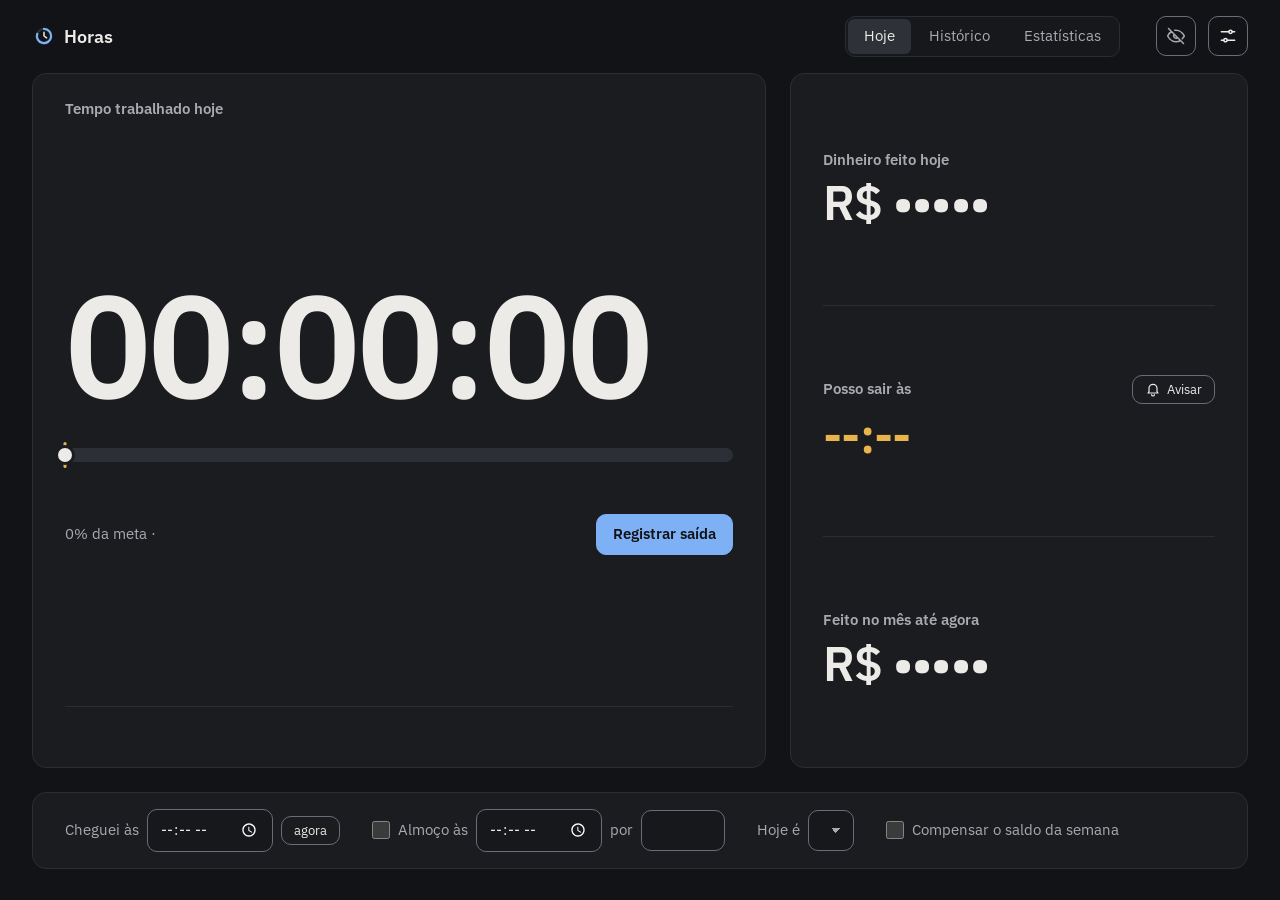
==== commit 335ef708: "fix: point the backup note to the dados/ folder" ====
--- a/pagina/index.html
+++ b/pagina/index.html
@@ -208,7 +208,7 @@
     </fieldset>
     <fieldset>
       <legend data-t="backups">Backups</legend>
-      <p class="nota" data-t="backupsNota">Tudo fica em horas/registro.json. Antes da primeira gravação de cada dia, o servidor guarda uma cópia em horas/backups/ (do último ano).</p>
+      <p class="nota" data-t="backupsNota">Tudo fica em horas/dados/registro.json. Antes da primeira gravação de cada dia, o servidor guarda uma cópia em horas/dados/backups/ (do último ano).</p>
       <label><span data-t="voltarAo">Voltar ao começo de</span> <select id="backupData"></select></label>
       <p class="nota" id="backupInfo" role="status"></p>
       <div class="acoes"><button type="button" class="botao" id="btnRestaurar" data-t="restaurar" disabled>Restaurar</button></div>
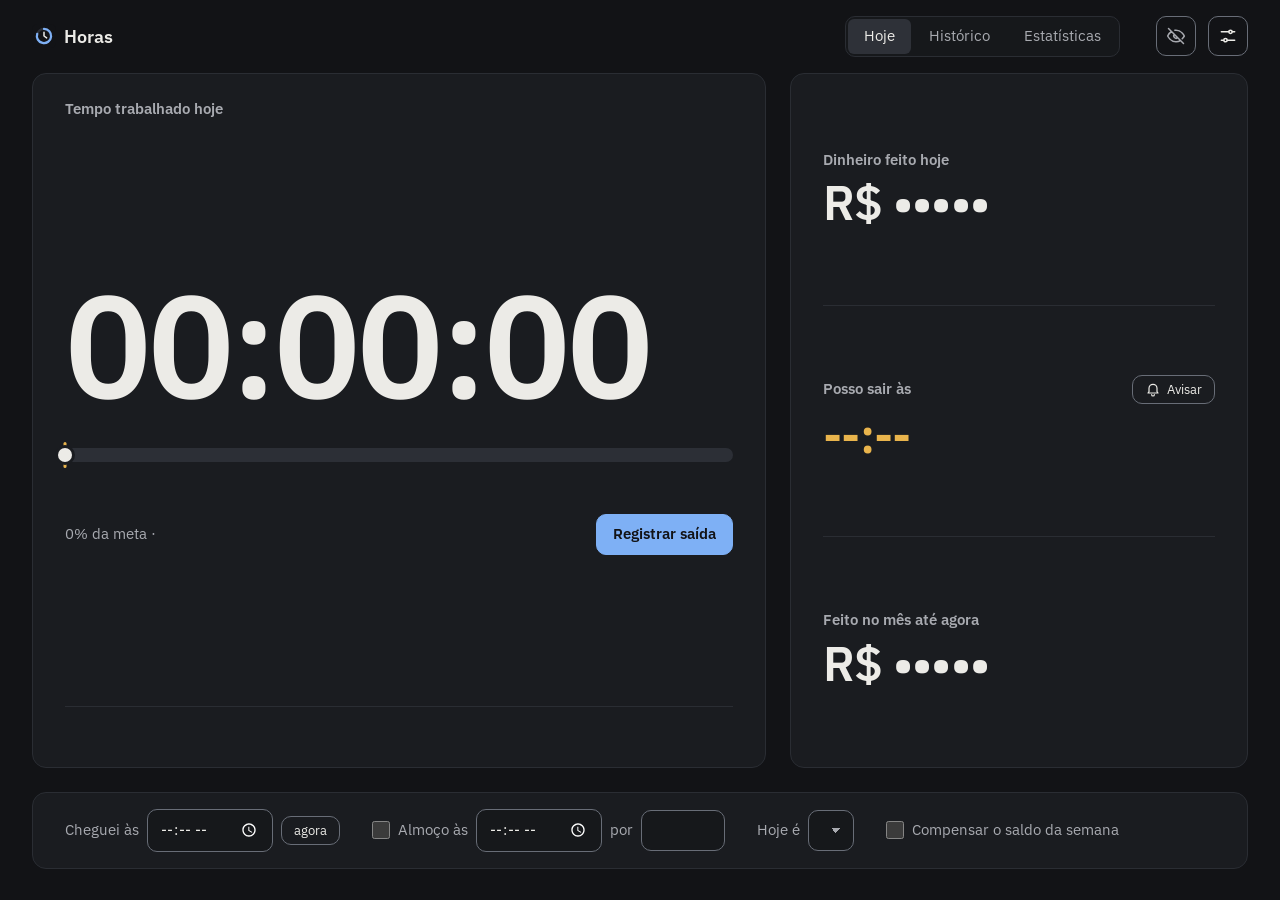
==== commit f546104b: "feat: export all data to a JSON file" ====
--- a/pagina/index.html
+++ b/pagina/index.html
@@ -213,6 +213,11 @@
       <p class="nota" id="backupInfo" role="status"></p>
       <div class="acoes"><button type="button" class="botao" id="btnRestaurar" data-t="restaurar" disabled>Restaurar</button></div>
     </fieldset>
+    <fieldset>
+      <legend data-t="dados">Seus dados</legend>
+      <p class="nota" data-t="dadosNota">Leve tudo para outra máquina ou guarde uma cópia: registro e ajustes, no mesmo formato de horas/dados/registro.json.</p>
+      <div class="acoes"><button type="button" class="botao" id="btnExportar" data-t="exportar">Exportar tudo</button></div>
+          </fieldset>
     <div class="acoes"><button class="botao primario" data-t="fechar">Fechar</button></div>
   </form>
 </dialog>
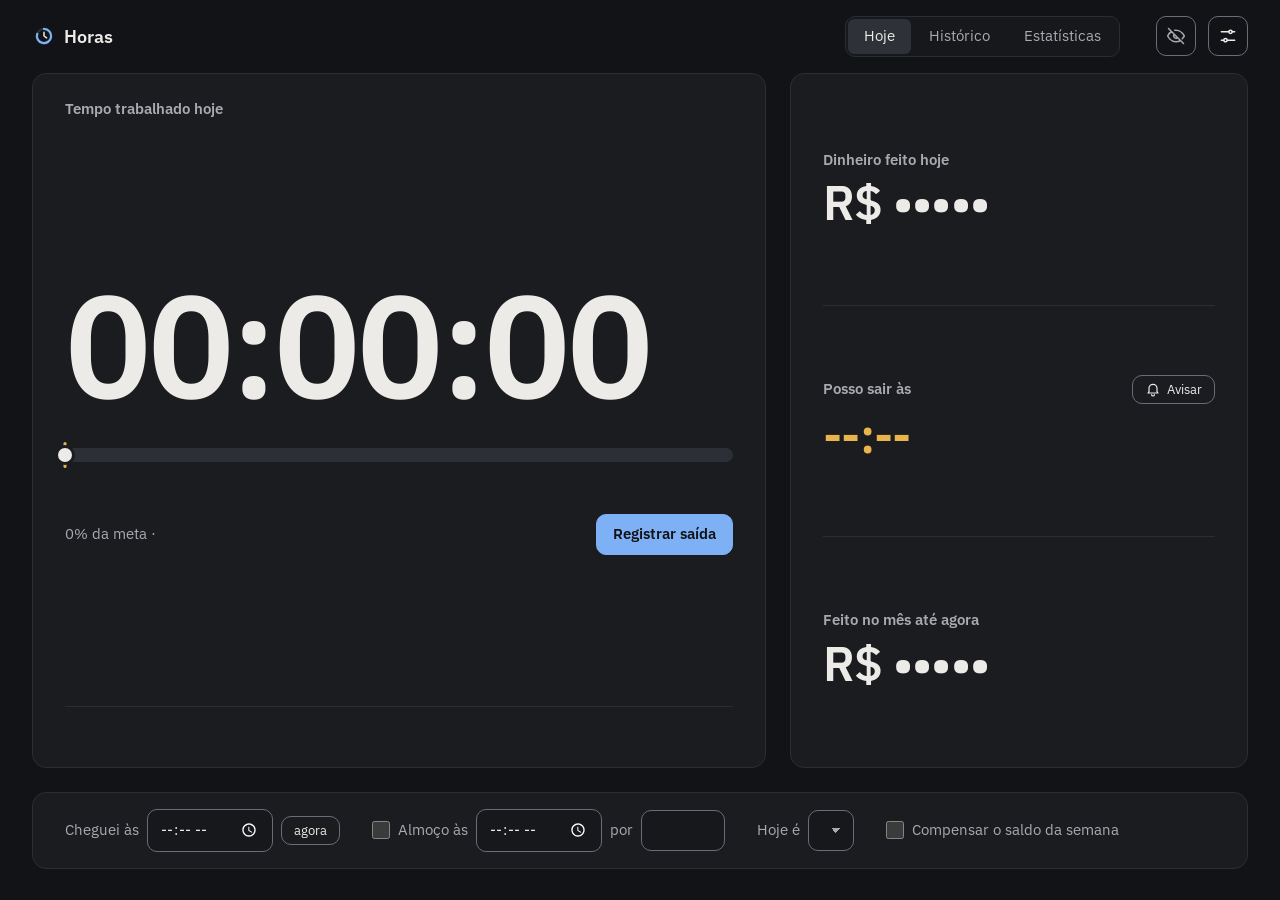
==== commit 2fb11918: "fix: keep stats filters out of the header layout and simplify the weeks/days charts" ====
--- a/pagina/index.html
+++ b/pagina/index.html
@@ -130,22 +130,31 @@
 </section>
 
 <section class="tela estatisticas" id="telaEstatisticas" aria-label="Estatísticas" data-t-aria="estatisticas" hidden>
-  <div class="filtros" role="group" aria-label="Período" data-t-aria="periodo">
-    <span class="rotulo" data-t="periodo">Período</span>
-    <div class="segmentos">
-      <button class="chip" data-semanas="4" aria-pressed="false" data-t="semanas" data-t-arg="4">4 semanas</button>
-      <button class="chip" data-semanas="12" aria-pressed="true" data-t="semanas" data-t-arg="12">12 semanas</button>
-      <button class="chip" data-semanas="26" aria-pressed="false" data-t="semanas" data-t-arg="26">26 semanas</button>
-      <button class="chip" data-semanas="0" aria-pressed="false" data-t="tudo">Tudo</button>
+  <div class="filtros">
+    <div class="filtros" role="group" aria-label="Período" data-t-aria="periodo">
+      <span class="rotulo" data-t="periodo">Período</span>
+      <div class="segmentos">
+        <button class="chip" data-semanas="4" aria-pressed="false" data-t="semanas" data-t-arg="4">4 semanas</button>
+        <button class="chip" data-semanas="12" aria-pressed="true" data-t="semanas" data-t-arg="12">12 semanas</button>
+        <button class="chip" data-semanas="26" aria-pressed="false" data-t="semanas" data-t-arg="26">26 semanas</button>
+        <button class="chip" data-semanas="0" aria-pressed="false" data-t="tudo">Tudo</button>
+      </div>
+    </div>
+    <div class="filtros" role="group" aria-label="Ver por" data-t-aria="verPor">
+      <span class="rotulo" data-t="verPor">Ver por</span>
+      <div class="segmentos">
+        <button class="chip" data-por="semana" aria-pressed="true" data-t="porSemanas">Semanas</button>
+        <button class="chip" data-por="dia" aria-pressed="false" data-t="porDias">Dias</button>
+      </div>
     </div>
     <span class="sub" id="periodoNota"></span>
   </div>
   <div class="kpis" id="kpis"></div>
   <div class="graficos">
-    <figure class="card grafico" id="gSemanas">
+    <figure class="card grafico" id="gHoras">
       <figcaption>
         <div>
-          <h2 data-t="horasPorSemana">Horas por semana</h2>
+          <h2 id="tituloHoras">Horas por semana</h2>
           <div class="legenda-graf"><span class="chave" data-t="trabalhadoLegenda">Trabalhado</span><span class="chave traco" data-t="metaLegenda">Meta</span></div>
         </div>
         <button class="botao terciario" data-tabela>Ver tabela</button>
@@ -156,13 +165,13 @@
       <figcaption>
         <div>
           <h2 data-t="saldoAcumulado">Saldo acumulado</h2>
-          <p class="sub" data-t="saldoAcumuladoSub">Soma do saldo semana a semana desde o começo do período</p>
+          <p class="sub" id="subSaldo">Soma do saldo semana a semana desde o começo do período</p>
         </div>
         <button class="botao terciario" data-tabela>Ver tabela</button>
       </figcaption>
       <div class="area"></div>
     </figure>
-    <figure class="card grafico largo" id="gDias">
+    <figure class="card grafico largo" id="gExpediente">
       <figcaption>
         <div>
           <h2 data-t="expedienteDia">Expediente dia a dia</h2>
@@ -200,6 +209,13 @@
         <option value="daltonismo" data-t="coresDaltonismo">Para daltonismo</option>
       </select>
     </label>
+    <label><span data-t="iconeAba">Ícone da aba</span>
+      <select id="iconeAba">
+        <option value="dinamico" data-t="iconeDinamico">Acompanha as horas do dia</option>
+        <option value="vazio" data-t="iconeVazio">Sempre vazio</option>
+        <option value="cheio" data-t="iconeCheio">Sempre cheio</option>
+      </select>
+    </label>
     <fieldset>
       <legend data-t="feriadosExtras">Feriados extras</legend>
       <p class="nota" data-t="feriadosExtrasNota">Valem por cima dos nacionais: feriado da cidade, recesso, ou um dia que vira de trabalho.</p>
@@ -215,9 +231,19 @@
     </fieldset>
     <fieldset>
       <legend data-t="dados">Seus dados</legend>
-      <p class="nota" data-t="dadosNota">Leve tudo para outra máquina ou guarde uma cópia: registro e ajustes, no mesmo formato de horas/dados/registro.json.</p>
+      <p class="nota" data-t="dadosNota">Leve tudo para outra máquina ou guarde uma cópia: registro e ajustes, no mesmo formato de horas/dados/registro.json. Substituir deixa tudo igual ao arquivo; juntar fica com a edição mais recente de cada campo. Exporte antes de importar.</p>
       <div class="acoes"><button type="button" class="botao" id="btnExportar" data-t="exportar">Exportar tudo</button></div>
-          </fieldset>
+      <div class="acoes"><button type="button" class="botao" id="btnImportar" data-t="importar">Importar…</button></div>
+      <input type="file" id="arquivoImportar" accept=".json,application/json" hidden>
+      <label><span data-t="aoImportar">Modo</span>
+        <select id="modoImportar">
+          <option value="substituir" data-t="modoSubstituir">Substituir tudo</option>
+          <option value="juntar" data-t="modoJuntar">Juntar</option>
+        </select>
+      </label>
+      <p class="nota" id="importarInfo" role="status"></p>
+      <div class="acoes"><button type="button" class="botao" id="btnAplicarImportacao" data-t="aplicar" disabled>Aplicar</button></div>
+    </fieldset>
     <div class="acoes"><button class="botao primario" data-t="fechar">Fechar</button></div>
   </form>
 </dialog>
